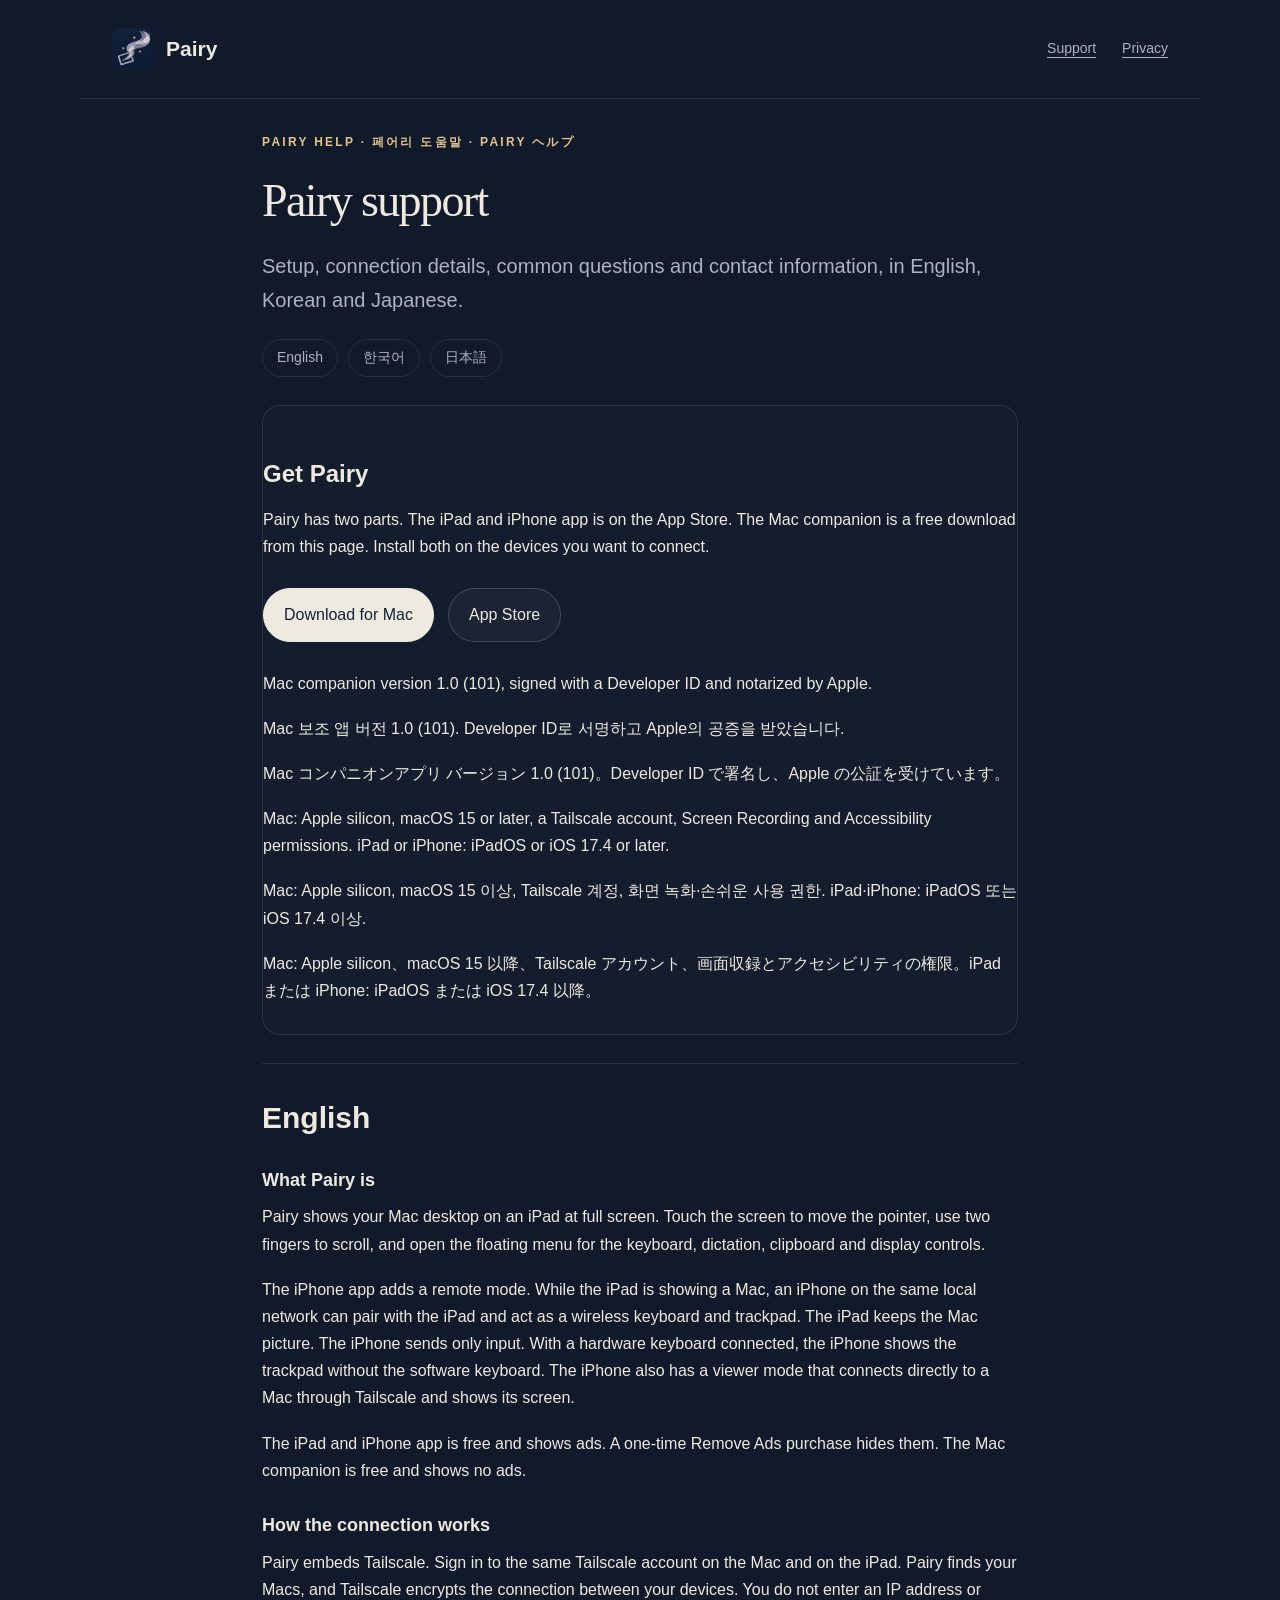
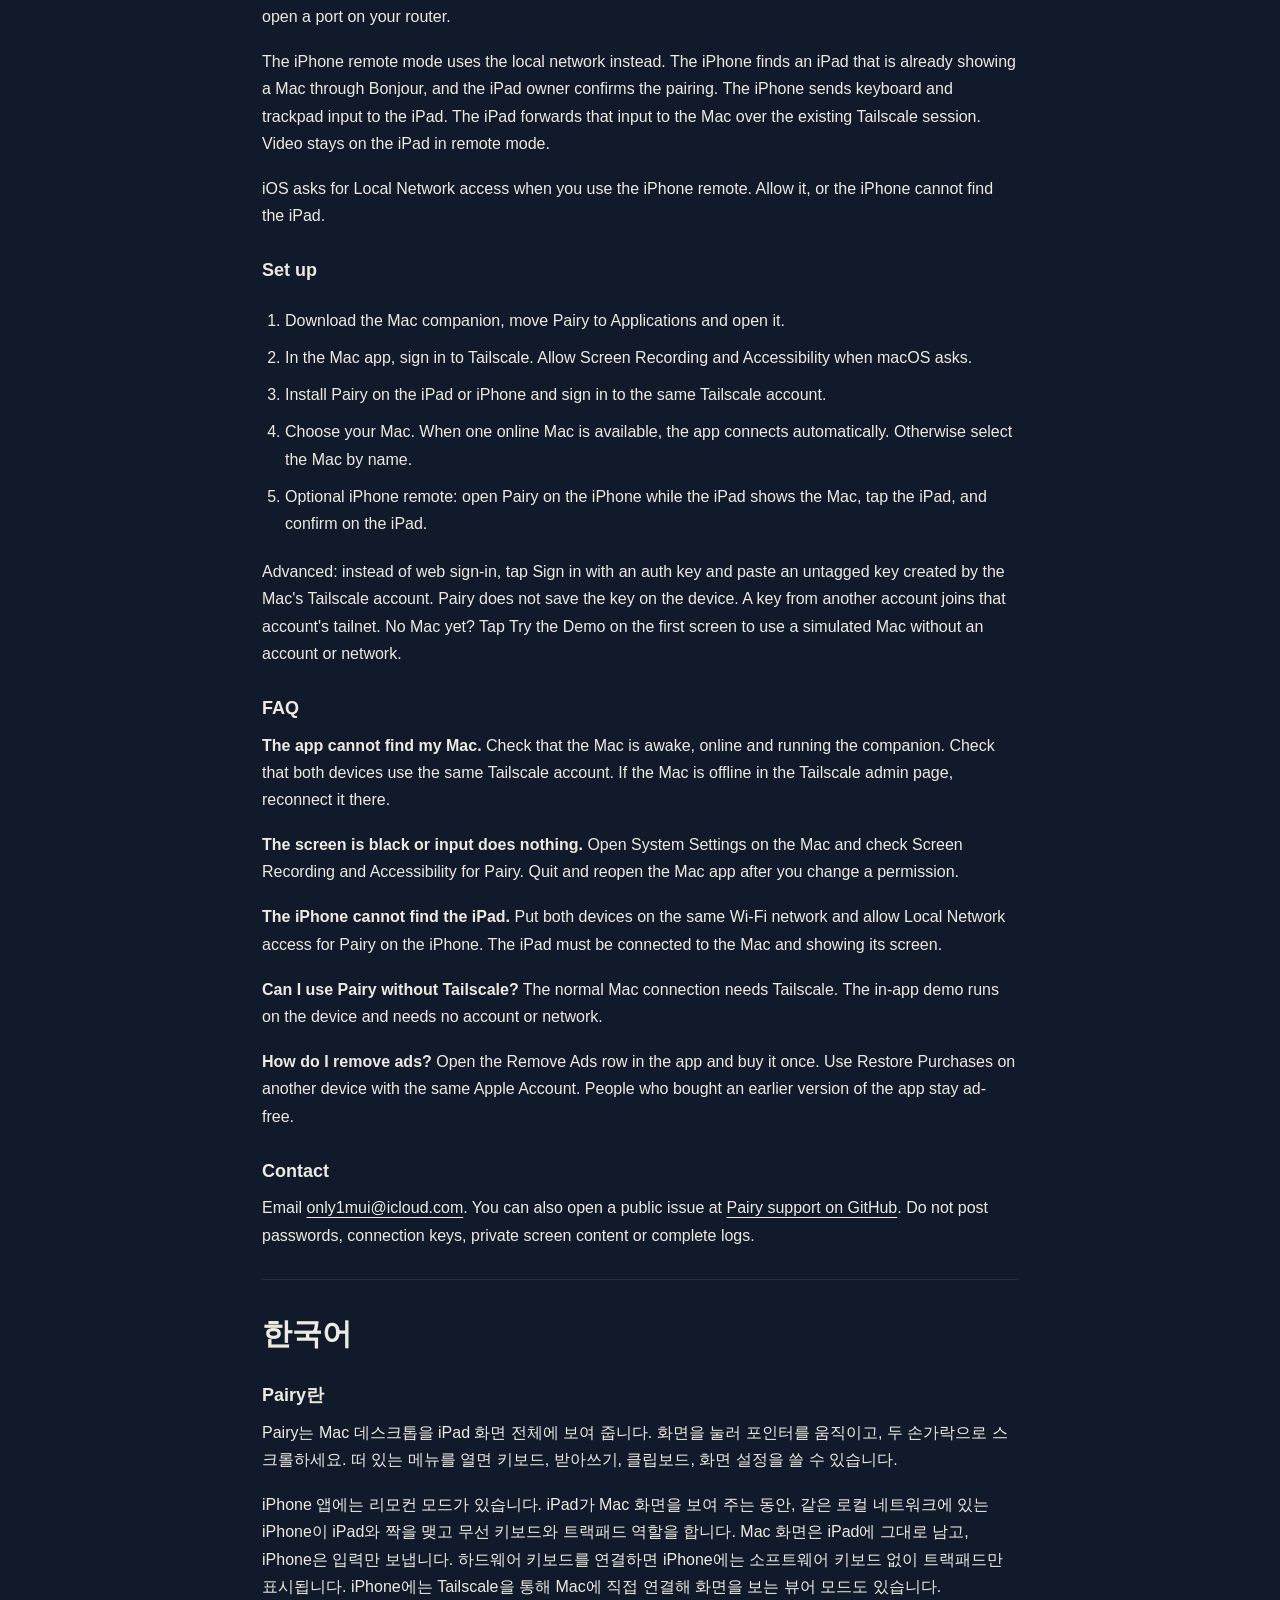
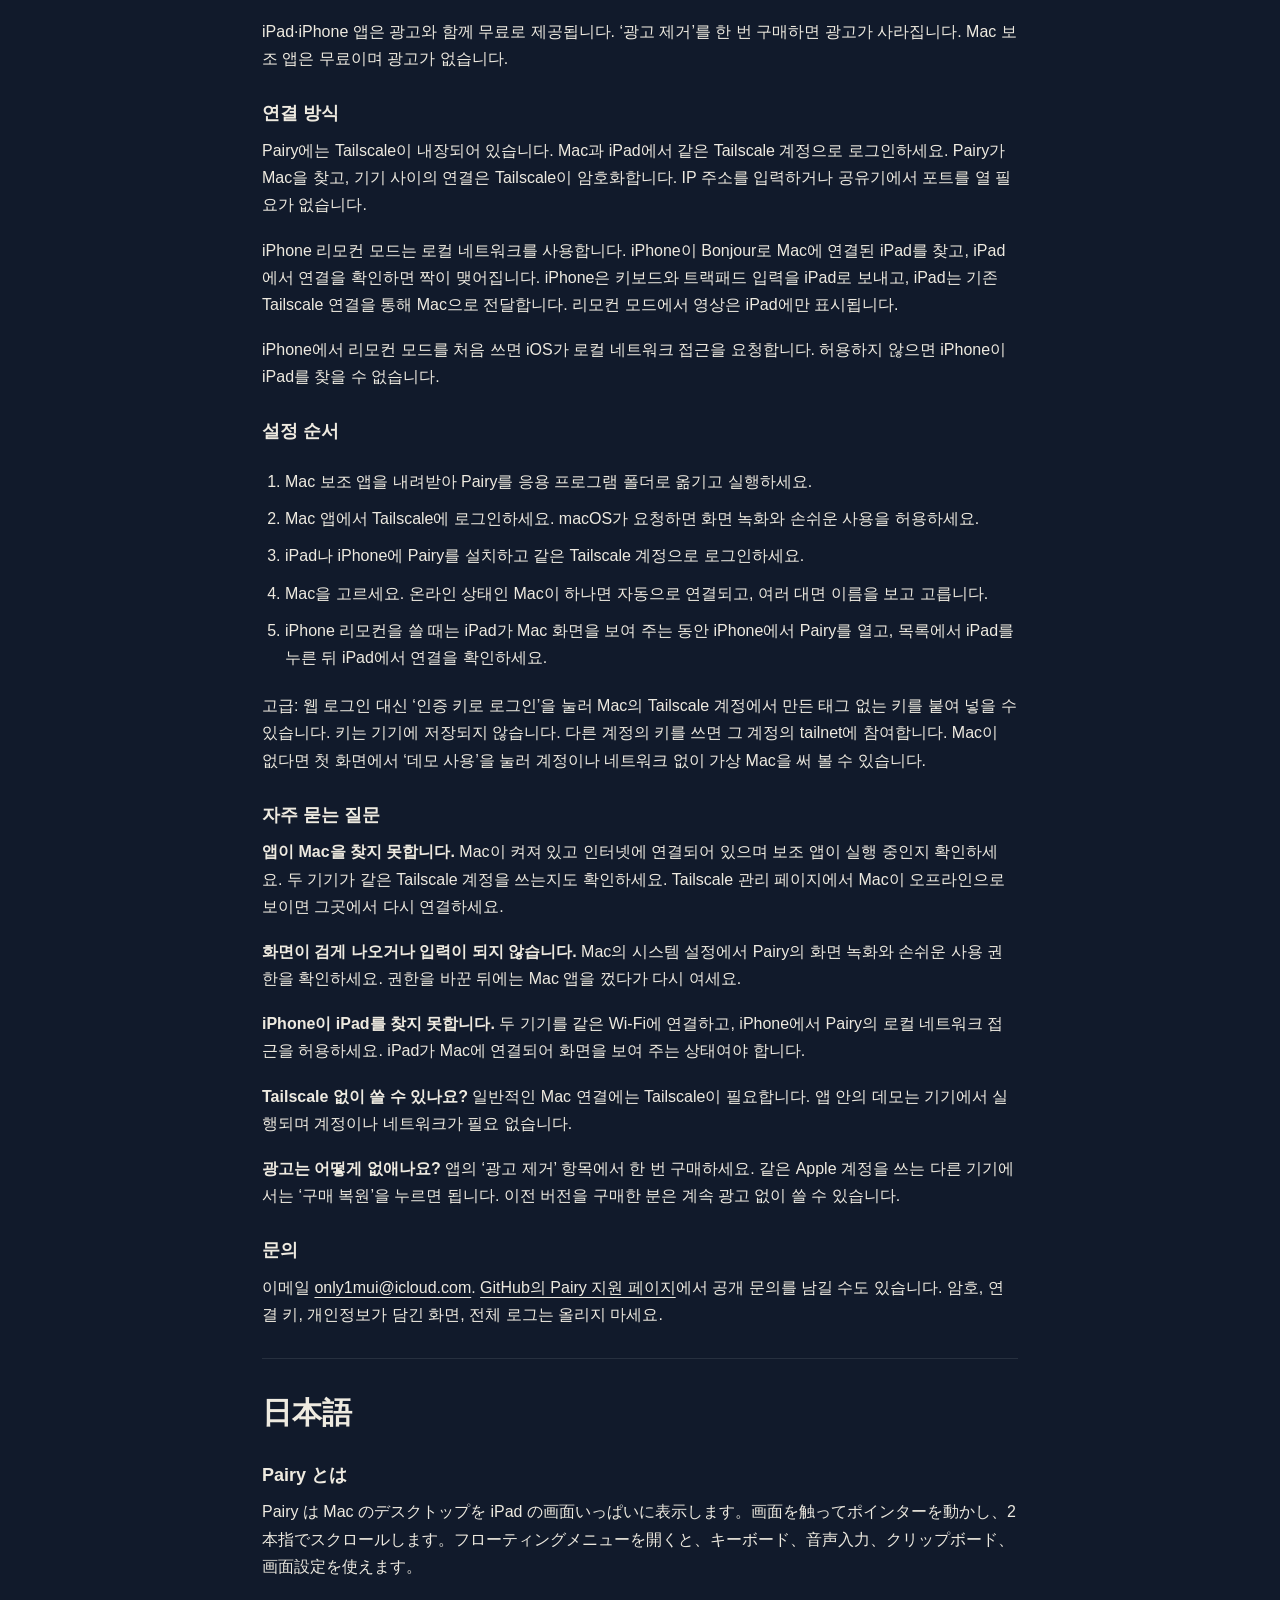
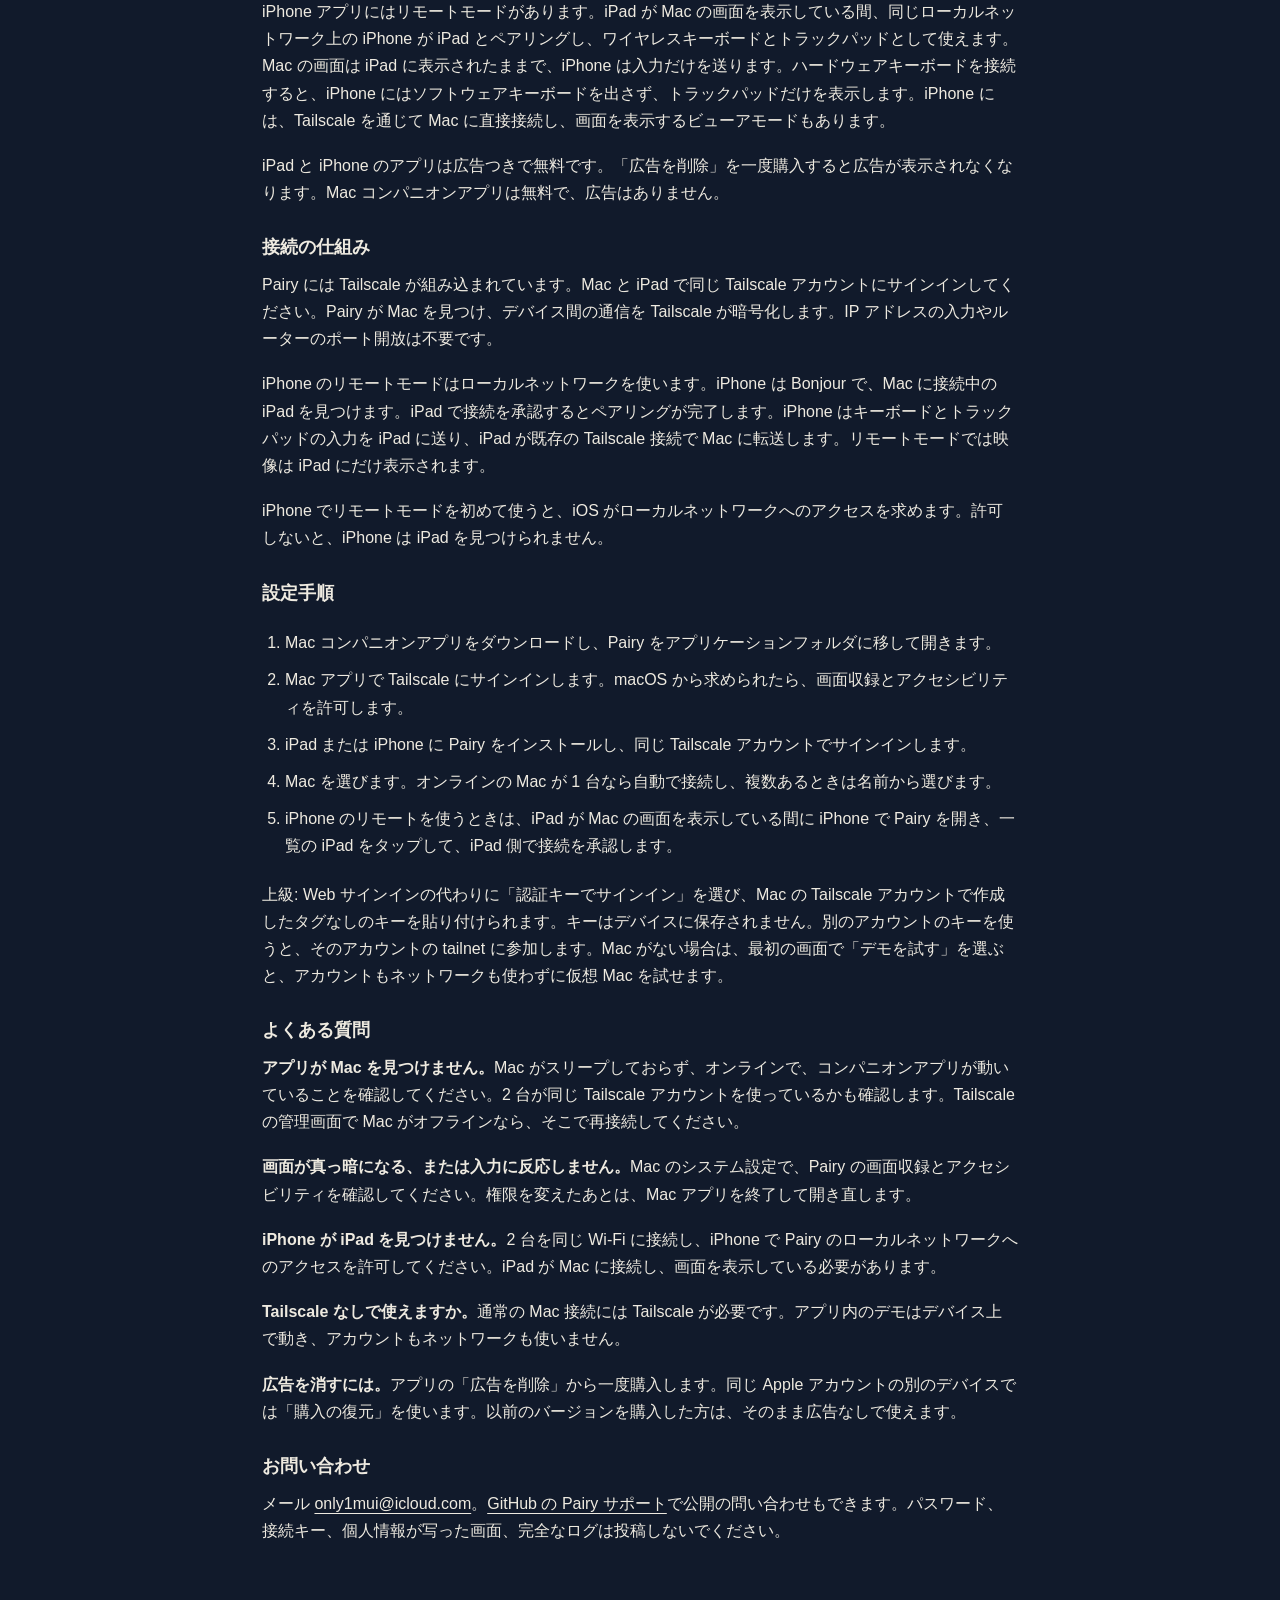
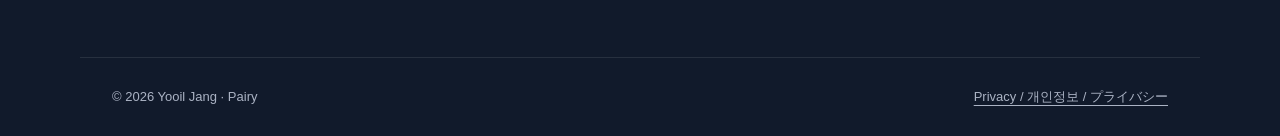
==== mac/index.html @ 88f273ee "Publish Pairy support and privacy pages" ====
<!doctype html>
<html lang="en">
<head>
<meta charset="utf-8">
<meta name="viewport" content="width=device-width,initial-scale=1">
<title>Pairy for Mac</title>
<meta name="robots" content="noindex">
<link rel="canonical" href="https://207studio.dev/pairy/support.html#download">
<meta http-equiv="refresh" content="0; url=../support.html#download">
<script>location.replace("../support.html#download");</script>
</head>
<body>
<p><a href="../support.html#download">Get Pairy for Mac</a></p>
</body>
</html>
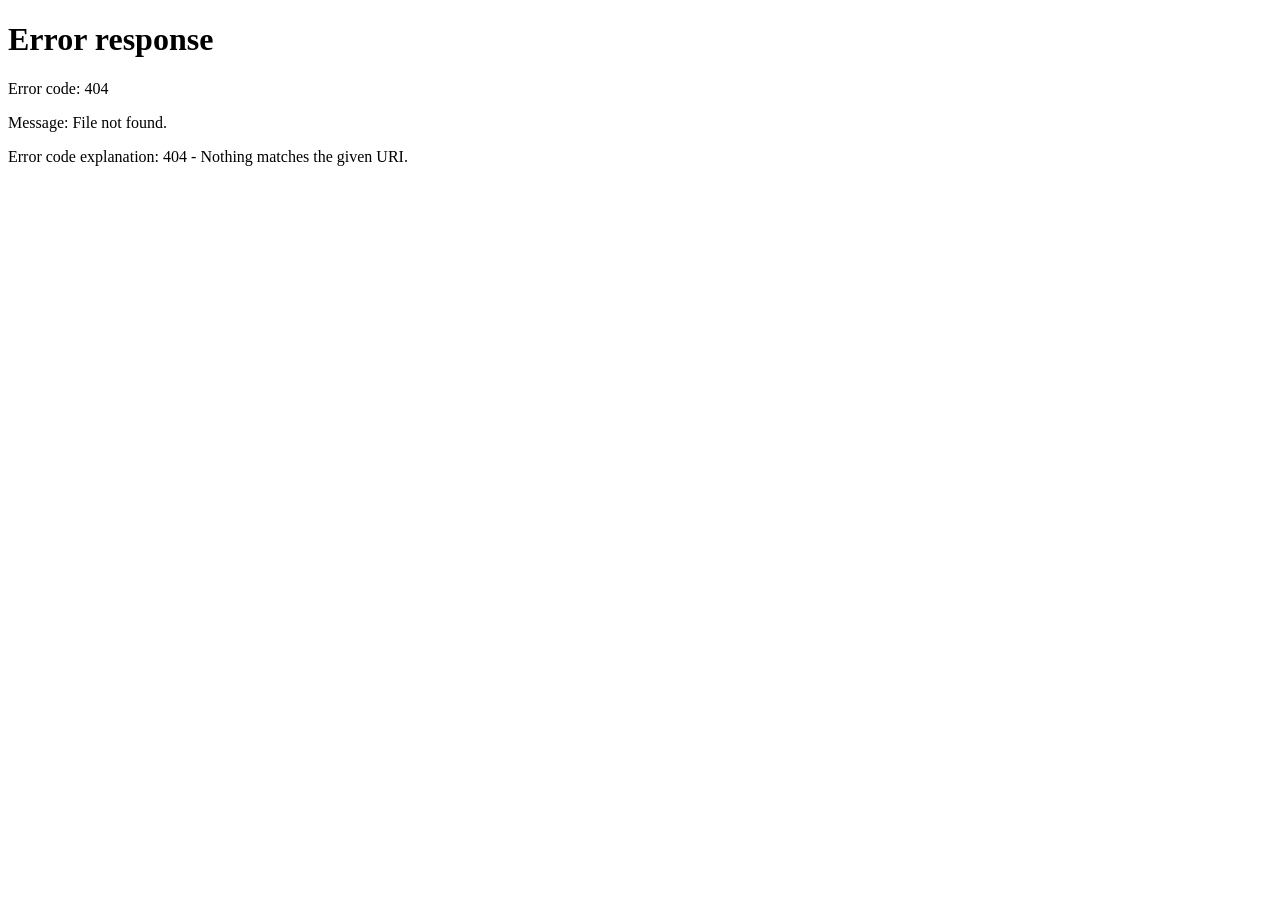
==== commit fbf4c307: "pairy: the new Pairy page at /pairy/; support.html downloads 1.4.2 This repo's Pages site owns 207st" ====
--- a/mac/index.html
+++ b/mac/index.html
@@ -2,14 +2,30 @@
 <html lang="en">
 <head>
 <meta charset="utf-8">
-<meta name="viewport" content="width=device-width,initial-scale=1">
-<title>Pairy for Mac</title>
+<meta name="viewport" content="width=device-width, initial-scale=1">
+<link rel="icon" href="/favicon.ico" sizes="any">
+<link rel="icon" type="image/svg+xml" href="/assets/logo.svg">
+<link rel="apple-touch-icon" href="/apple-touch-icon.png">
+<title>Pairy for Mac | 207 Studio</title>
+<meta name="description" content="Download the notarized Pairy for Mac companion.">
 <meta name="robots" content="noindex">
-<link rel="canonical" href="https://207studio.dev/pairy/support.html#download">
-<meta http-equiv="refresh" content="0; url=../support.html#download">
-<script>location.replace("../support.html#download");</script>
+<link rel="canonical" href="https://207studio.dev/pairy/">
+<meta property="og:type" content="website">
+<meta property="og:title" content="Pairy for Mac | 207 Studio">
+<meta property="og:description" content="Download the notarized Pairy for Mac companion.">
+<meta property="og:url" content="https://207studio.dev/pairy/">
+<meta property="og:image" content="https://207studio.dev/assets/og-207studio.png">
+<meta property="og:site_name" content="207 Studio">
+<meta name="twitter:card" content="summary_large_image">
+<meta name="twitter:title" content="Pairy for Mac | 207 Studio">
+<meta name="twitter:description" content="Download the notarized Pairy for Mac companion.">
+<meta name="twitter:image" content="https://207studio.dev/assets/og-207studio.png">
+<meta http-equiv="refresh" content="0; url=/pairy/#mac">
+<script>location.replace("/pairy/#mac");</script>
+<link rel="stylesheet" href="/assets/pages.css">
 </head>
 <body>
-<p><a href="../support.html#download">Get Pairy for Mac</a></p>
+<h1>Pairy for Mac</h1>
+<p><a href="/pairy/#mac">Get Pairy for Mac</a></p>
 </body>
 </html>
